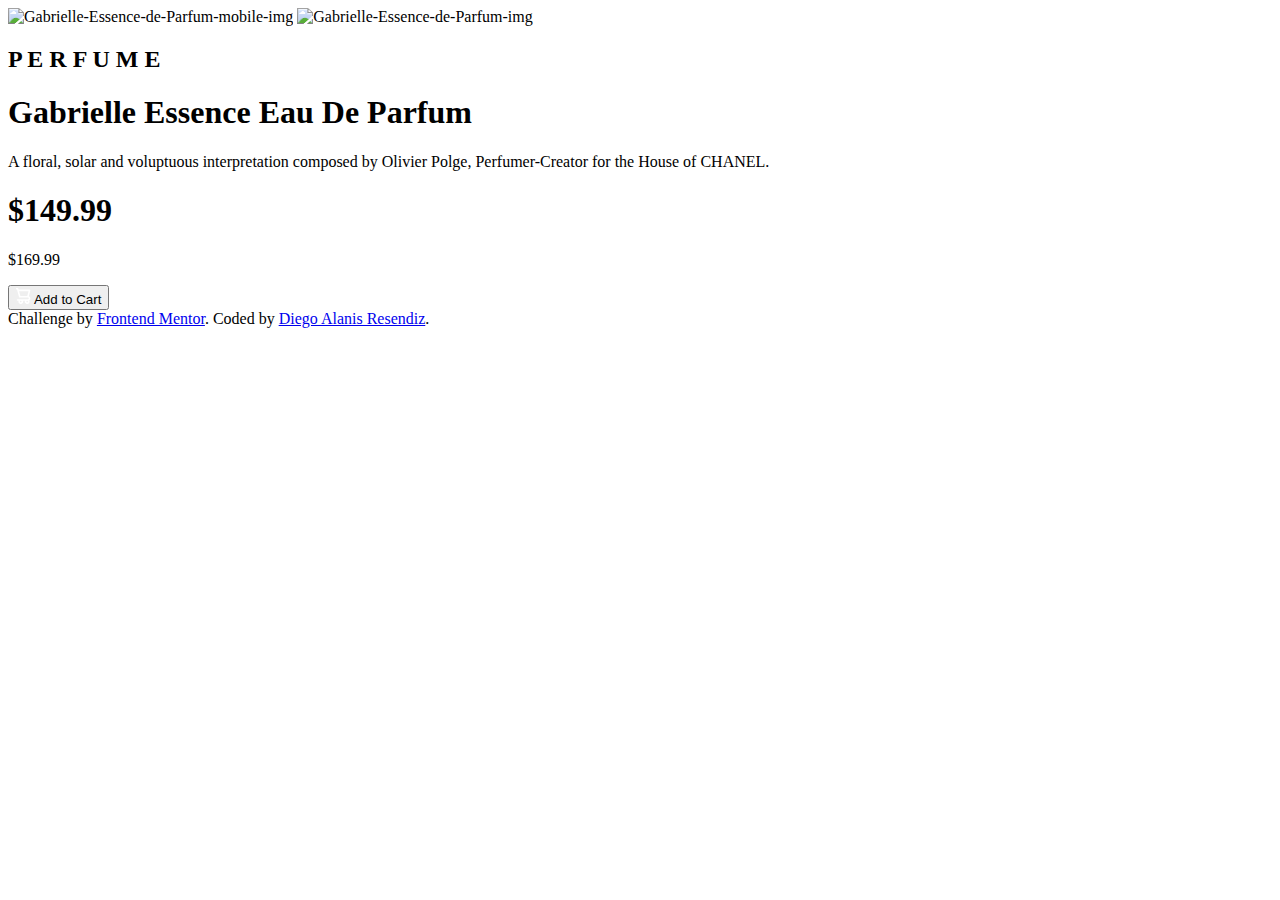
==== index.html @ 26c94710 "Aesthetic Changes" ====
<!DOCTYPE html>
<html lang="en">

<head>
  <meta charset="UTF-8">
  <meta name="viewport" content="width=device-width, initial-scale=1.0">
  <!-- displays site properly based on user's device -->
  <link rel="icon" type="image/png" sizes="32x32" href="./images/favicon-32x32.png">
  <!-- Googlefonts -->
  <link rel="preconnect" href="https://fonts.googleapis.com">
  <link rel="preconnect" href="https://fonts.gstatic.com" crossorigin>
  <link
    href="https://fonts.googleapis.com/css2?family=Fraunces:opsz,wght@9..144,700&family=Montserrat:wght@500;700&display=swap"
    rel="stylesheet">
  <!-- Utilizing bootstrap for responsive webpage -->
  <link href="https://cdn.jsdelivr.net/npm/bootstrap@5.3.0-alpha1/dist/css/bootstrap.min.css" rel="stylesheet"
    integrity="sha384-GLhlTQ8iRABdZLl6O3oVMWSktQOp6b7In1Zl3/Jr59b6EGGoI1aFkw7cmDA6j6gD" crossorigin="anonymous">
  <link rel="stylesheet" href="styles.css">

  <title>Frontend Mentor | Gabrielle Essence de Parfum preview card component</title>

</head>

<body>
  <section>
    <div class="row preview-card">
      <div id="img-perfume" class="col-md-6">
        <img class="d-md-none d-lg-none d-xl-none" id="gabrielle-parfum-mobile" src="images/image-product-mobile.jpg"
          alt="Gabrielle-Essence-de-Parfum-mobile-img">
        <img class="d-none d-md-block d-lg-block d-xl-block" id="gabrielle-parfum"
          src="images/image-product-desktop.jpg" alt="Gabrielle-Essence-de-Parfum-img">
      </div>
      <div id="info" class="col-md-6 ">
        <div class="description">
          <h2>P E R F U M E</h2>

          <h1 class="top-pad">Gabrielle Essence Eau De Parfum</h1>

          <p  class="top-pad"> A floral, solar and voluptuous interpretation composed by Olivier Polge,
            Perfumer-Creator for the House of CHANEL.</p>

          <h1 class="pricing top-pad" id="discount">$149.99</h1>
          <p class="pricing" id="og-price">$169.99</p>
          <button type="button">
            <svg width="15" height="16" xmlns="http://www.w3.org/2000/svg">
              <path
                d="M14.383 10.388a2.397 2.397 0 0 0-1.518-2.222l1.494-5.593a.8.8 0 0 0-.144-.695.8.8 0 0 0-.631-.28H2.637L2.373.591A.8.8 0 0 0 1.598 0H0v1.598h.983l1.982 7.4a.8.8 0 0 0 .799.59h8.222a.8.8 0 0 1 0 1.599H1.598a.8.8 0 1 0 0 1.598h.943a2.397 2.397 0 1 0 4.507 0h1.885a2.397 2.397 0 1 0 4.331-.376 2.397 2.397 0 0 0 1.12-2.021ZM11.26 7.99H4.395L3.068 3.196h9.477L11.26 7.991Zm-6.465 6.392a.8.8 0 1 1 0-1.598.8.8 0 0 1 0 1.598Zm6.393 0a.8.8 0 1 1 0-1.598.8.8 0 0 1 0 1.598Z"
                fill="#FFF" />
            </svg>
            <span> Add to Cart</span>
          </button>
        </div>



      </div>
    </div>
  </section>




  <div class="attribution">
    Challenge by <a href="https://www.frontendmentor.io?ref=challenge" target="_blank">Frontend Mentor</a>.
    Coded by <a href="#">Diego Alanis Resendiz</a>.
  </div>

  <!-- The script implimenting bootstrap  -->
  <script src="https://cdn.jsdelivr.net/npm/bootstrap@5.3.0-alpha1/dist/js/bootstrap.bundle.min.js"
    integrity="sha384-w76AqPfDkMBDXo30jS1Sgez6pr3x5MlQ1ZAGC+nuZB+EYdgRZgiwxhTBTkF7CXvN"
    crossorigin="anonymous"></script>
</body>

</html>
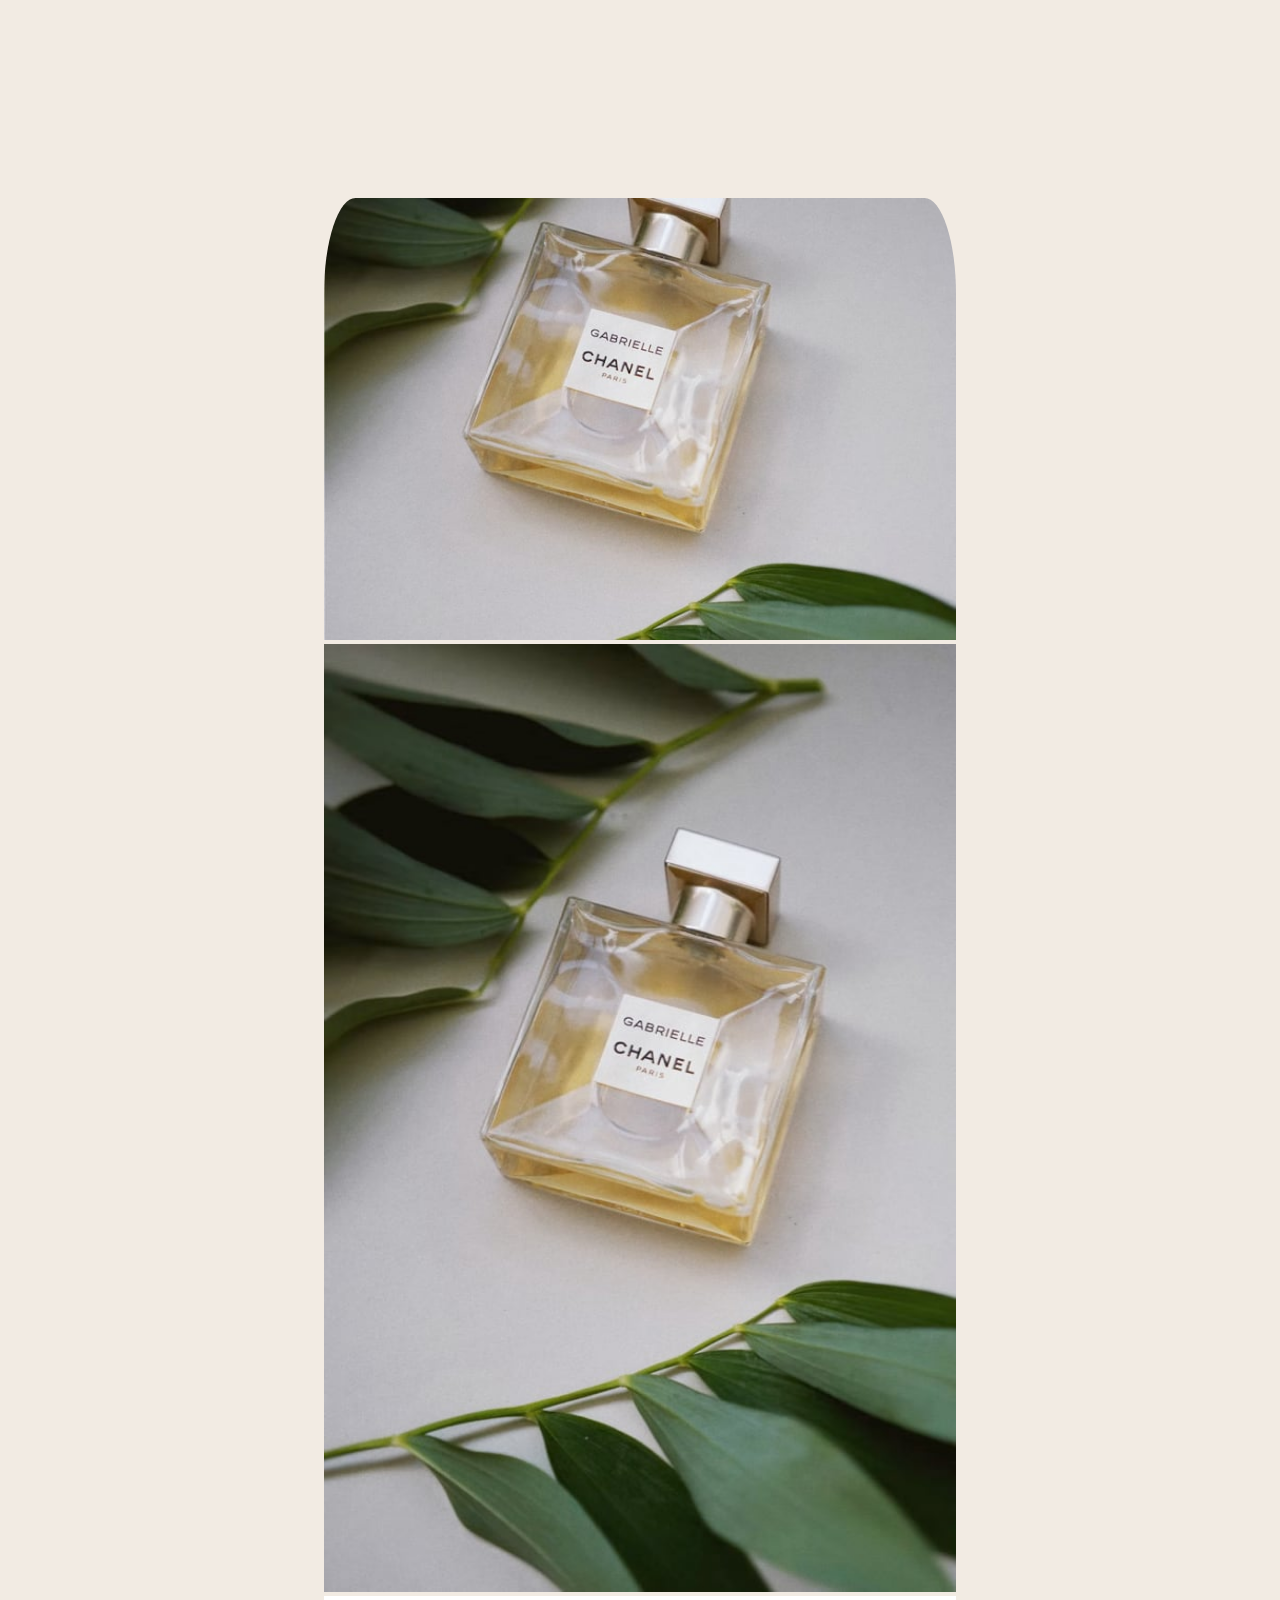
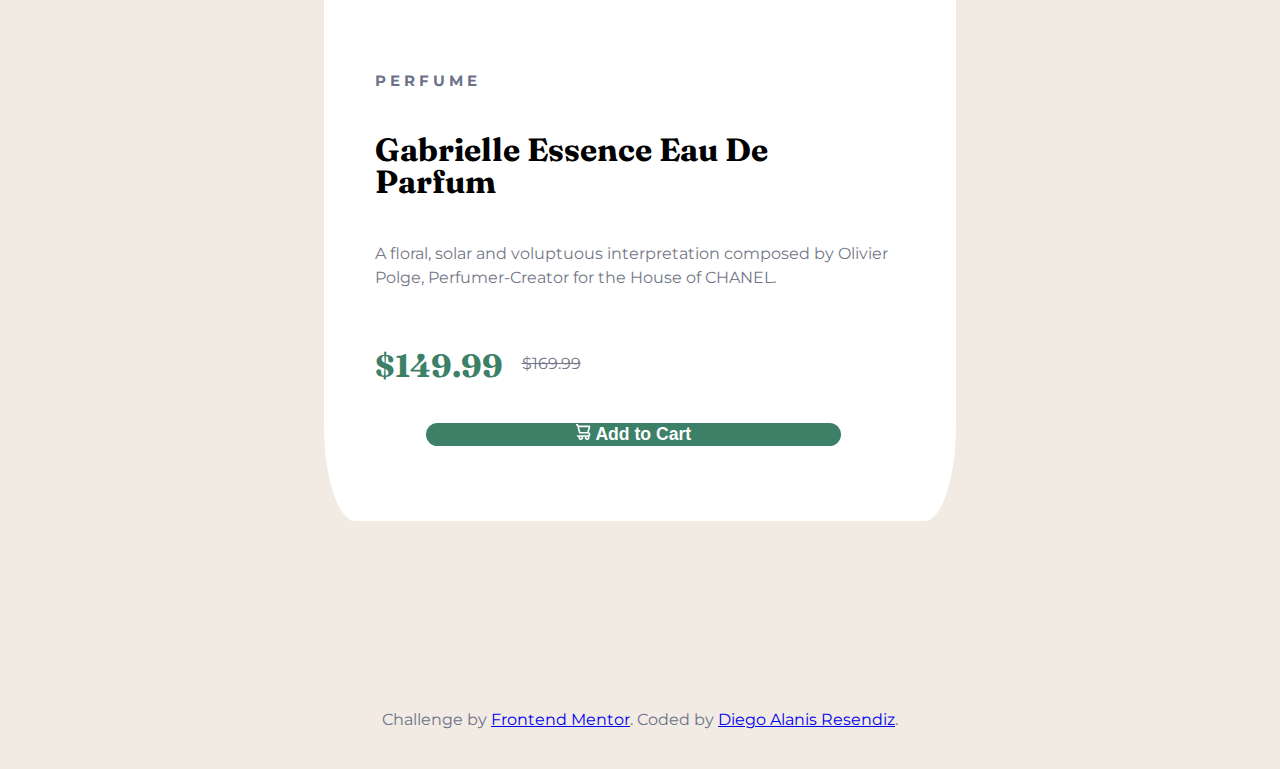
==== commit 21e64362: "Attempt #2 at getting github pages right" ====
--- a/index.html
+++ b/index.html
@@ -6,12 +6,14 @@
   <meta name="viewport" content="width=device-width, initial-scale=1.0">
   <!-- displays site properly based on user's device -->
   <link rel="icon" type="image/png" sizes="32x32" href="./images/favicon-32x32.png">
+
   <!-- Googlefonts -->
   <link rel="preconnect" href="https://fonts.googleapis.com">
   <link rel="preconnect" href="https://fonts.gstatic.com" crossorigin>
   <link
     href="https://fonts.googleapis.com/css2?family=Fraunces:opsz,wght@9..144,700&family=Montserrat:wght@500;700&display=swap"
     rel="stylesheet">
+
   <!-- Utilizing bootstrap for responsive webpage -->
   <link href="https://cdn.jsdelivr.net/npm/bootstrap@5.3.0-alpha1/dist/css/bootstrap.min.css" rel="stylesheet"
     integrity="sha384-GLhlTQ8iRABdZLl6O3oVMWSktQOp6b7In1Zl3/Jr59b6EGGoI1aFkw7cmDA6j6gD" crossorigin="anonymous">
@@ -23,23 +25,27 @@
 
 <body>
   <section>
+
     <div class="row preview-card">
-      <div id="img-perfume" class="col-md-6">
-        <img class="d-md-none d-lg-none d-xl-none" id="gabrielle-parfum-mobile" src="images/image-product-mobile.jpg"
+      <!-- Image Side of Preview Card -->
+      <div class="col-md-6 image-side">
+        <img class="d-md-none d-lg-none d-xl-none image-propers" src="images/image-product-mobile.jpg"
           alt="Gabrielle-Essence-de-Parfum-mobile-img">
-        <img class="d-none d-md-block d-lg-block d-xl-block" id="gabrielle-parfum"
+        <img class="d-none d-md-block d-lg-block d-xl-block image-propers"
           src="images/image-product-desktop.jpg" alt="Gabrielle-Essence-de-Parfum-img">
       </div>
-      <div id="info" class="col-md-6 ">
+
+      <!-- Product Details -->
+      <div class="col-md-6 product-details">
         <div class="description">
           <h2>P E R F U M E</h2>
 
-          <h1 class="top-pad">Gabrielle Essence Eau De Parfum</h1>
+          <h1>Gabrielle Essence Eau De Parfum</h1>
 
-          <p  class="top-pad"> A floral, solar and voluptuous interpretation composed by Olivier Polge,
+          <p> A floral, solar and voluptuous interpretation composed by Olivier Polge,
             Perfumer-Creator for the House of CHANEL.</p>
 
-          <h1 class="pricing top-pad" id="discount">$149.99</h1>
+          <h1 class="pricing" id="discount">$149.99</h1>
           <p class="pricing" id="og-price">$169.99</p>
           <button type="button">
             <svg width="15" height="16" xmlns="http://www.w3.org/2000/svg">
@@ -50,11 +56,9 @@
             <span> Add to Cart</span>
           </button>
         </div>
-
-
-
       </div>
     </div>
+
   </section>
 
 
--- a/styles.css
+++ b/styles.css
@@ -0,0 +1,93 @@
+section {
+    padding: 15% 25%;
+}
+
+body {
+    background-color: hsl(30, 38%, 92%);
+    font-family: 'Montserrat', sans-serif;
+    color: hsl(228, 12%, 48%);
+}
+
+h1 {
+    font-family: 'Fraunces', serif;
+    color: black;
+    line-height: 1;
+    padding-top: 1.4rem;
+
+}
+
+h2 {
+    font-size: 15px;
+}
+
+p {
+    font-size: 1rem;
+    line-height: 1.5;
+    color: hsl(229, 8%, 49%);
+    padding-top: 1.4rem;
+}
+
+.preview-card {
+    border-radius: 5%;
+    overflow: hidden;
+}
+/* Image Side of Preview Card */
+.image-side{
+padding: 0;
+}
+
+/* Perfume Image Properties */
+.image-propers {
+    width: 100%;
+    height: 100%;
+}
+
+/* Prduct Detail Side of Preview Card*/
+.product-details {
+    position: relative;
+    background-color: white;
+}
+
+.description {
+    padding: 10% 10% 4% 8%;
+    height: 100%;
+}
+
+
+#discount {
+    color: hsl(158, 36%, 37%);
+}
+
+#og-price {
+    position: relative;
+    text-decoration: line-through;
+    left: 15px;
+    bottom: 8px;
+}
+
+.pricing {
+    display: inline-block;
+}
+
+button {
+    background-color: hsl(158, 36%, 37%);
+    height: 11%;
+    width: 80%;
+    border-radius: 15px;
+    border: none;
+    font-weight: 700;
+    color: hsl(0, 0%, 100%);
+    display: block;
+    margin: 1.2rem auto 50px;
+    font-size: 1.1rem;
+}
+button:hover {
+    background-color: hsl(158, 42%, 25%);
+
+}
+/* attribution */
+
+.attribution {
+    text-align: center;
+    padding-bottom: 2rem;
+}